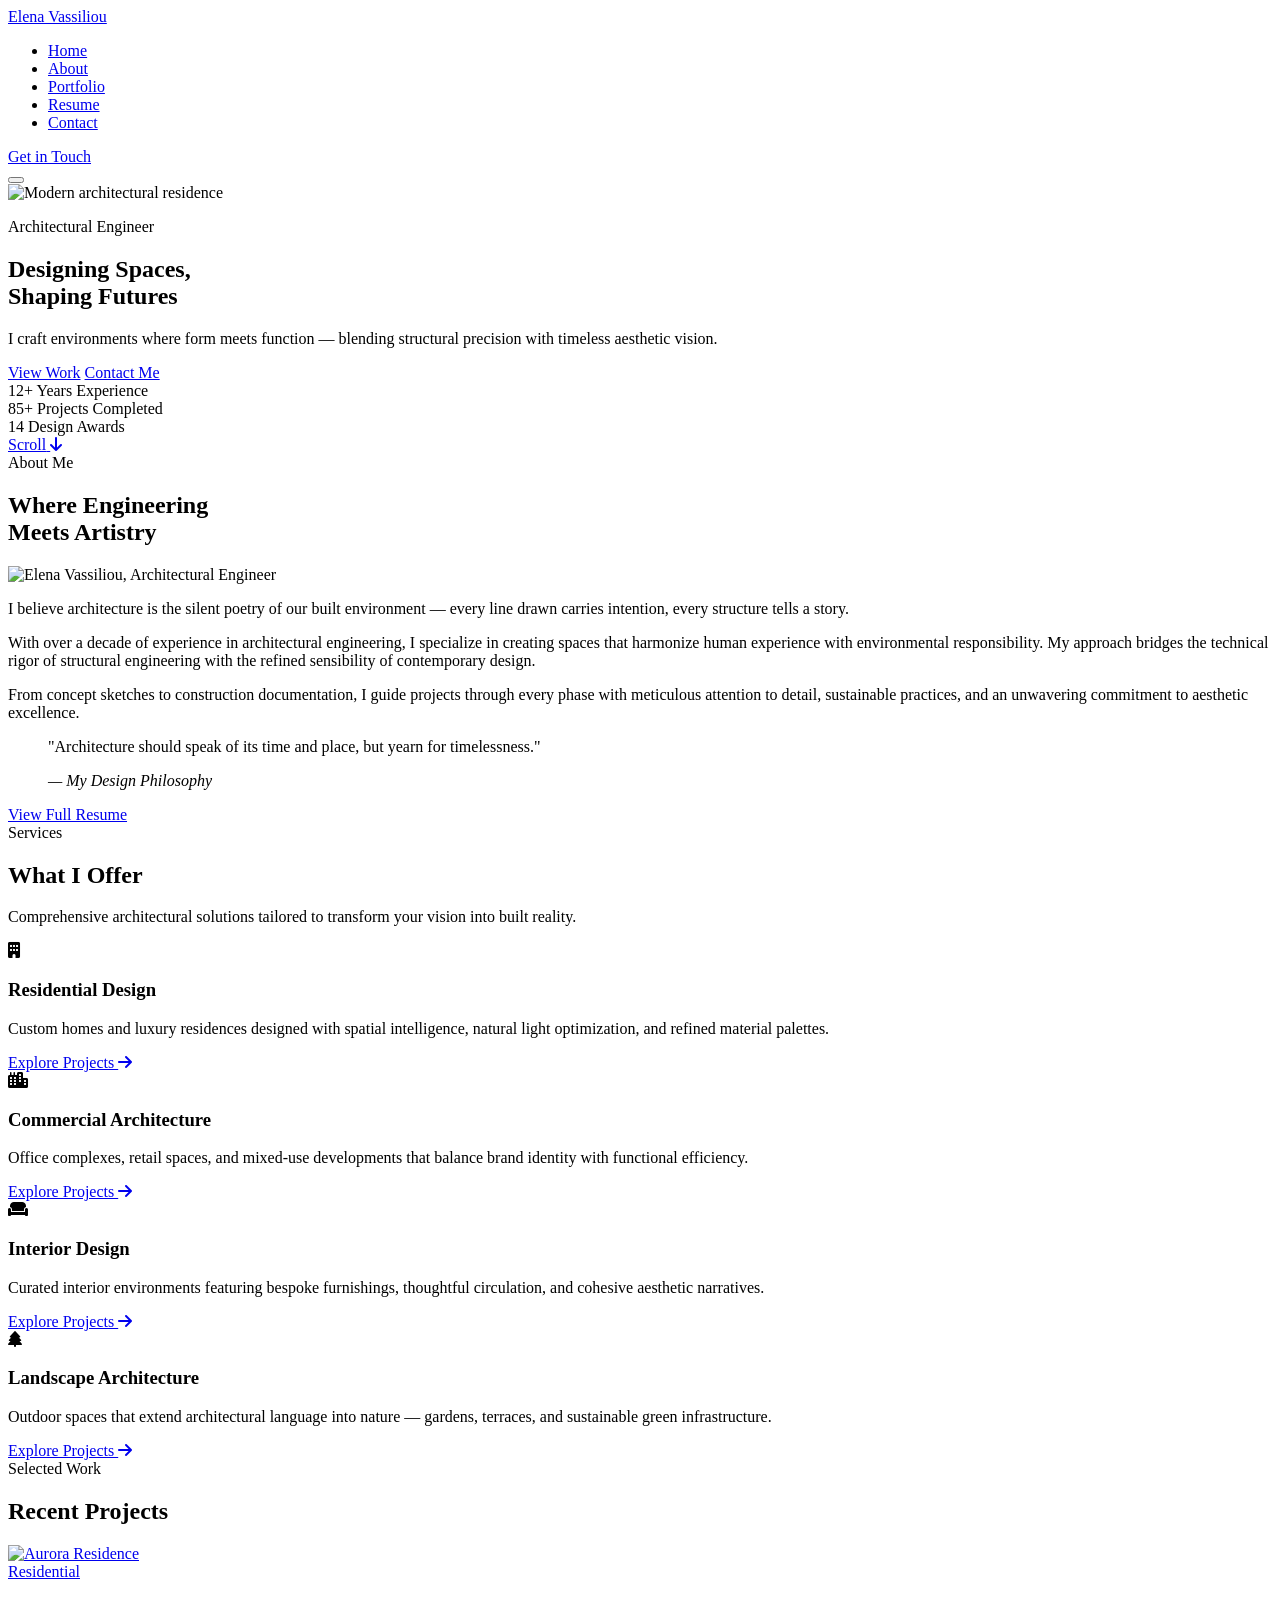
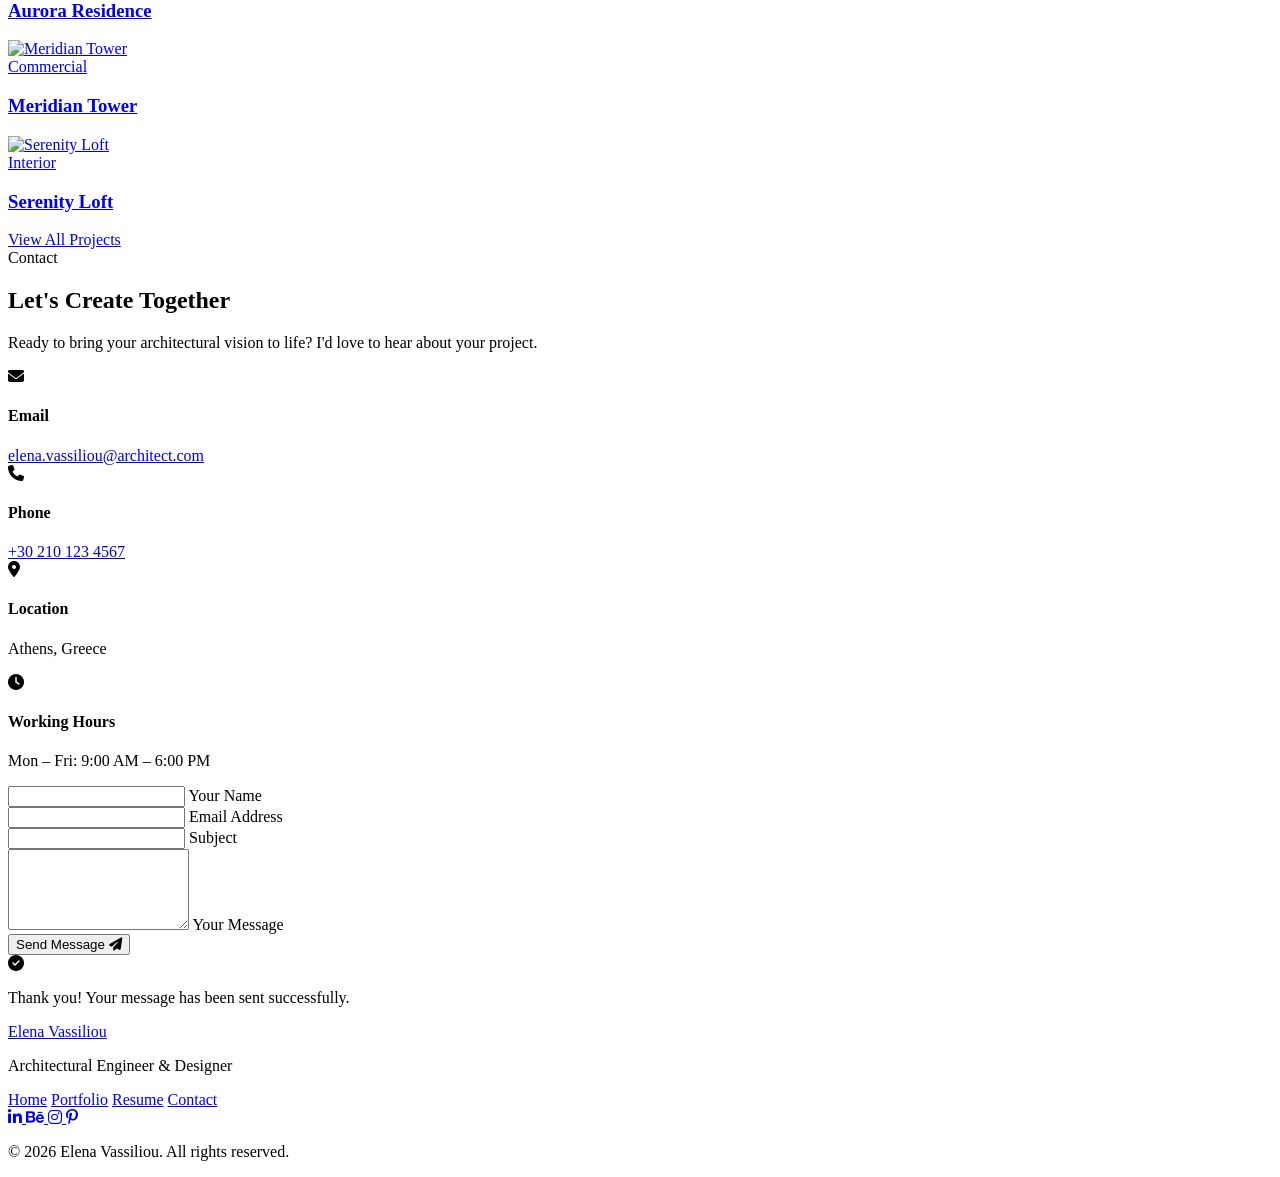
==== index.html @ b707b63e "Add files via upload Initial portfolio upload" ====
<!DOCTYPE html>
<html lang="en">
<head>
  <meta charset="UTF-8">
  <meta name="viewport" content="width=device-width, initial-scale=1.0">
  <meta name="description" content="Elena Vassiliou — Architectural Engineer specializing in residential, commercial, and landscape design.">
  <title>Elena Vassiliou | Architectural Engineer</title>
  <link rel="preconnect" href="https://fonts.googleapis.com">
  <link rel="preconnect" href="https://fonts.gstatic.com" crossorigin>
  <link href="https://fonts.googleapis.com/css2?family=Cormorant+Garamond:ital,wght@0,400;0,500;0,600;0,700;1,400&family=Inter:wght@300;400;500;600&display=swap" rel="stylesheet">
  <link rel="stylesheet" href="https://cdnjs.cloudflare.com/ajax/libs/font-awesome/6.5.1/css/all.min.css">
  <link rel="stylesheet" href="css/style.css">
</head>
<body>

  <!-- Header -->
  <header class="header" id="header">
    <div class="container header__inner">
      <a href="index.html" class="logo">Elena Vassiliou</a>
      <nav class="nav" id="nav">
        <ul class="nav__list">
          <li><a href="index.html" class="nav__link active">Home</a></li>
          <li><a href="index.html#about" class="nav__link">About</a></li>
          <li><a href="portfolio.html" class="nav__link">Portfolio</a></li>
          <li><a href="resume.html" class="nav__link">Resume</a></li>
          <li><a href="index.html#contact" class="nav__link">Contact</a></li>
        </ul>
        <a href="index.html#contact" class="btn btn--primary nav__cta">Get in Touch</a>
      </nav>
      <button class="hamburger" id="hamburger" aria-label="Toggle navigation menu" aria-expanded="false">
        <span></span>
        <span></span>
        <span></span>
      </button>
    </div>
  </header>

  <main>
    <!-- Hero -->
    <section class="hero" id="home">
      <div class="hero__bg">
        <img src="https://images.unsplash.com/photo-1600585154340-be6161a56a0c?w=1920&q=80" alt="Modern architectural residence" loading="eager">
      </div>
      <div class="hero__overlay"></div>
      <div class="container hero__content">
        <div class="hero__text reveal">
          <p class="hero__eyebrow">Architectural Engineer</p>
          <h1 class="hero__title">Designing Spaces,<br>Shaping Futures</h1>
          <p class="hero__subtitle">I craft environments where form meets function — blending structural precision with timeless aesthetic vision.</p>
          <div class="hero__actions">
            <a href="portfolio.html" class="btn btn--primary">View Work</a>
            <a href="#contact" class="btn btn--outline">Contact Me</a>
          </div>
        </div>
        <div class="hero__stats reveal reveal--delay">
          <div class="hero__stat">
            <span class="hero__stat-number">12+</span>
            <span class="hero__stat-label">Years Experience</span>
          </div>
          <div class="hero__stat">
            <span class="hero__stat-number">85+</span>
            <span class="hero__stat-label">Projects Completed</span>
          </div>
          <div class="hero__stat">
            <span class="hero__stat-number">14</span>
            <span class="hero__stat-label">Design Awards</span>
          </div>
        </div>
      </div>
      <a href="#about" class="hero__scroll" aria-label="Scroll to about section">
        <span>Scroll</span>
        <i class="fa-solid fa-arrow-down"></i>
      </a>
    </section>

    <!-- About -->
    <section class="section about" id="about">
      <div class="container">
        <div class="section__header reveal">
          <span class="section__eyebrow">About Me</span>
          <h2 class="section__title">Where Engineering<br>Meets Artistry</h2>
        </div>
        <div class="about__grid">
          <div class="about__image reveal">
            <div class="about__image-frame">
              <img src="https://images.unsplash.com/photo-1573496359142-b8d87734a5a2?w=800&q=80" alt="Elena Vassiliou, Architectural Engineer" loading="lazy">
            </div>
            <div class="about__image-accent"></div>
          </div>
          <div class="about__content reveal reveal--delay">
            <p class="about__lead">I believe architecture is the silent poetry of our built environment — every line drawn carries intention, every structure tells a story.</p>
            <p>With over a decade of experience in architectural engineering, I specialize in creating spaces that harmonize human experience with environmental responsibility. My approach bridges the technical rigor of structural engineering with the refined sensibility of contemporary design.</p>
            <p>From concept sketches to construction documentation, I guide projects through every phase with meticulous attention to detail, sustainable practices, and an unwavering commitment to aesthetic excellence.</p>
            <blockquote class="about__quote">
              <p>"Architecture should speak of its time and place, but yearn for timelessness."</p>
              <cite>— My Design Philosophy</cite>
            </blockquote>
            <a href="resume.html" class="btn btn--secondary">View Full Resume</a>
          </div>
        </div>
      </div>
    </section>

    <!-- Services -->
    <section class="section services" id="services">
      <div class="container">
        <div class="section__header section__header--center reveal">
          <span class="section__eyebrow">Services</span>
          <h2 class="section__title">What I Offer</h2>
          <p class="section__desc">Comprehensive architectural solutions tailored to transform your vision into built reality.</p>
        </div>
        <div class="services__grid">
          <article class="service-card reveal">
            <div class="service-card__icon">
              <i class="fa-solid fa-building"></i>
            </div>
            <h3 class="service-card__title">Residential Design</h3>
            <p class="service-card__text">Custom homes and luxury residences designed with spatial intelligence, natural light optimization, and refined material palettes.</p>
            <a href="portfolio.html" class="service-card__link">Explore Projects <i class="fa-solid fa-arrow-right"></i></a>
          </article>
          <article class="service-card reveal reveal--delay">
            <div class="service-card__icon">
              <i class="fa-solid fa-city"></i>
            </div>
            <h3 class="service-card__title">Commercial Architecture</h3>
            <p class="service-card__text">Office complexes, retail spaces, and mixed-use developments that balance brand identity with functional efficiency.</p>
            <a href="portfolio.html" class="service-card__link">Explore Projects <i class="fa-solid fa-arrow-right"></i></a>
          </article>
          <article class="service-card reveal reveal--delay-2">
            <div class="service-card__icon">
              <i class="fa-solid fa-couch"></i>
            </div>
            <h3 class="service-card__title">Interior Design</h3>
            <p class="service-card__text">Curated interior environments featuring bespoke furnishings, thoughtful circulation, and cohesive aesthetic narratives.</p>
            <a href="portfolio.html" class="service-card__link">Explore Projects <i class="fa-solid fa-arrow-right"></i></a>
          </article>
          <article class="service-card reveal reveal--delay-3">
            <div class="service-card__icon">
              <i class="fa-solid fa-tree"></i>
            </div>
            <h3 class="service-card__title">Landscape Architecture</h3>
            <p class="service-card__text">Outdoor spaces that extend architectural language into nature — gardens, terraces, and sustainable green infrastructure.</p>
            <a href="portfolio.html" class="service-card__link">Explore Projects <i class="fa-solid fa-arrow-right"></i></a>
          </article>
        </div>
      </div>
    </section>

    <!-- Featured Work Preview -->
    <section class="section featured">
      <div class="container">
        <div class="section__header reveal">
          <span class="section__eyebrow">Selected Work</span>
          <h2 class="section__title">Recent Projects</h2>
        </div>
        <div class="featured__grid">
          <a href="portfolio.html" class="featured__item featured__item--large reveal">
            <img src="https://images.unsplash.com/photo-1600607687939-ce8a6c25118c?w=900&q=80" alt="Aurora Residence" loading="lazy">
            <div class="featured__overlay">
              <span class="featured__category">Residential</span>
              <h3 class="featured__title">Aurora Residence</h3>
            </div>
          </a>
          <a href="portfolio.html" class="featured__item reveal reveal--delay">
            <img src="https://images.unsplash.com/photo-1497366216548-37526070297c?w=600&q=80" alt="Meridian Tower" loading="lazy">
            <div class="featured__overlay">
              <span class="featured__category">Commercial</span>
              <h3 class="featured__title">Meridian Tower</h3>
            </div>
          </a>
          <a href="portfolio.html" class="featured__item reveal reveal--delay-2">
            <img src="https://images.unsplash.com/photo-1600210492486-724fe5c67fb0?w=600&q=80" alt="Serenity Loft" loading="lazy">
            <div class="featured__overlay">
              <span class="featured__category">Interior</span>
              <h3 class="featured__title">Serenity Loft</h3>
            </div>
          </a>
        </div>
        <div class="featured__cta reveal">
          <a href="portfolio.html" class="btn btn--secondary">View All Projects</a>
        </div>
      </div>
    </section>

    <!-- Contact -->
    <section class="section contact" id="contact">
      <div class="container">
        <div class="section__header section__header--center reveal">
          <span class="section__eyebrow">Contact</span>
          <h2 class="section__title">Let's Create Together</h2>
          <p class="section__desc">Ready to bring your architectural vision to life? I'd love to hear about your project.</p>
        </div>
        <div class="contact__grid">
          <div class="contact__info reveal">
            <div class="contact__info-item">
              <div class="contact__info-icon">
                <i class="fa-solid fa-envelope"></i>
              </div>
              <div>
                <h4>Email</h4>
                <a href="mailto:elena.vassiliou@architect.com">elena.vassiliou@architect.com</a>
              </div>
            </div>
            <div class="contact__info-item">
              <div class="contact__info-icon">
                <i class="fa-solid fa-phone"></i>
              </div>
              <div>
                <h4>Phone</h4>
                <a href="tel:+302101234567">+30 210 123 4567</a>
              </div>
            </div>
            <div class="contact__info-item">
              <div class="contact__info-icon">
                <i class="fa-solid fa-location-dot"></i>
              </div>
              <div>
                <h4>Location</h4>
                <p>Athens, Greece</p>
              </div>
            </div>
            <div class="contact__info-item">
              <div class="contact__info-icon">
                <i class="fa-solid fa-clock"></i>
              </div>
              <div>
                <h4>Working Hours</h4>
                <p>Mon – Fri: 9:00 AM – 6:00 PM</p>
              </div>
            </div>
          </div>
          <form class="contact__form reveal reveal--delay" id="contactForm" novalidate>
            <div class="form-group">
              <input type="text" id="name" name="name" required autocomplete="name">
              <label for="name">Your Name</label>
              <span class="form-error" id="nameError"></span>
            </div>
            <div class="form-group">
              <input type="email" id="email" name="email" required autocomplete="email">
              <label for="email">Email Address</label>
              <span class="form-error" id="emailError"></span>
            </div>
            <div class="form-group">
              <input type="text" id="subject" name="subject" required>
              <label for="subject">Subject</label>
              <span class="form-error" id="subjectError"></span>
            </div>
            <div class="form-group form-group--textarea">
              <textarea id="message" name="message" rows="5" required></textarea>
              <label for="message">Your Message</label>
              <span class="form-error" id="messageError"></span>
            </div>
            <button type="submit" class="btn btn--primary btn--full">
              <span>Send Message</span>
              <i class="fa-solid fa-paper-plane"></i>
            </button>
            <div class="form-success" id="formSuccess">
              <i class="fa-solid fa-circle-check"></i>
              <p>Thank you! Your message has been sent successfully.</p>
            </div>
          </form>
        </div>
      </div>
    </section>
  </main>

  <!-- Footer -->
  <footer class="footer">
    <div class="container footer__inner">
      <div class="footer__brand">
        <a href="index.html" class="logo logo--footer">Elena Vassiliou</a>
        <p class="footer__tagline">Architectural Engineer &amp; Designer</p>
      </div>
      <nav class="footer__nav">
        <a href="index.html">Home</a>
        <a href="portfolio.html">Portfolio</a>
        <a href="resume.html">Resume</a>
        <a href="index.html#contact">Contact</a>
      </nav>
      <div class="footer__social">
        <a href="https://linkedin.com" target="_blank" rel="noopener noreferrer" aria-label="LinkedIn">
          <i class="fa-brands fa-linkedin-in"></i>
        </a>
        <a href="https://behance.net" target="_blank" rel="noopener noreferrer" aria-label="Behance">
          <i class="fa-brands fa-behance"></i>
        </a>
        <a href="https://instagram.com" target="_blank" rel="noopener noreferrer" aria-label="Instagram">
          <i class="fa-brands fa-instagram"></i>
        </a>
        <a href="https://pinterest.com" target="_blank" rel="noopener noreferrer" aria-label="Pinterest">
          <i class="fa-brands fa-pinterest-p"></i>
        </a>
      </div>
    </div>
    <div class="footer__bottom">
      <div class="container">
        <p>&copy; 2026 Elena Vassiliou. All rights reserved.</p>
      </div>
    </div>
  </footer>

  <script src="js/main.js"></script>
</body>
</html>
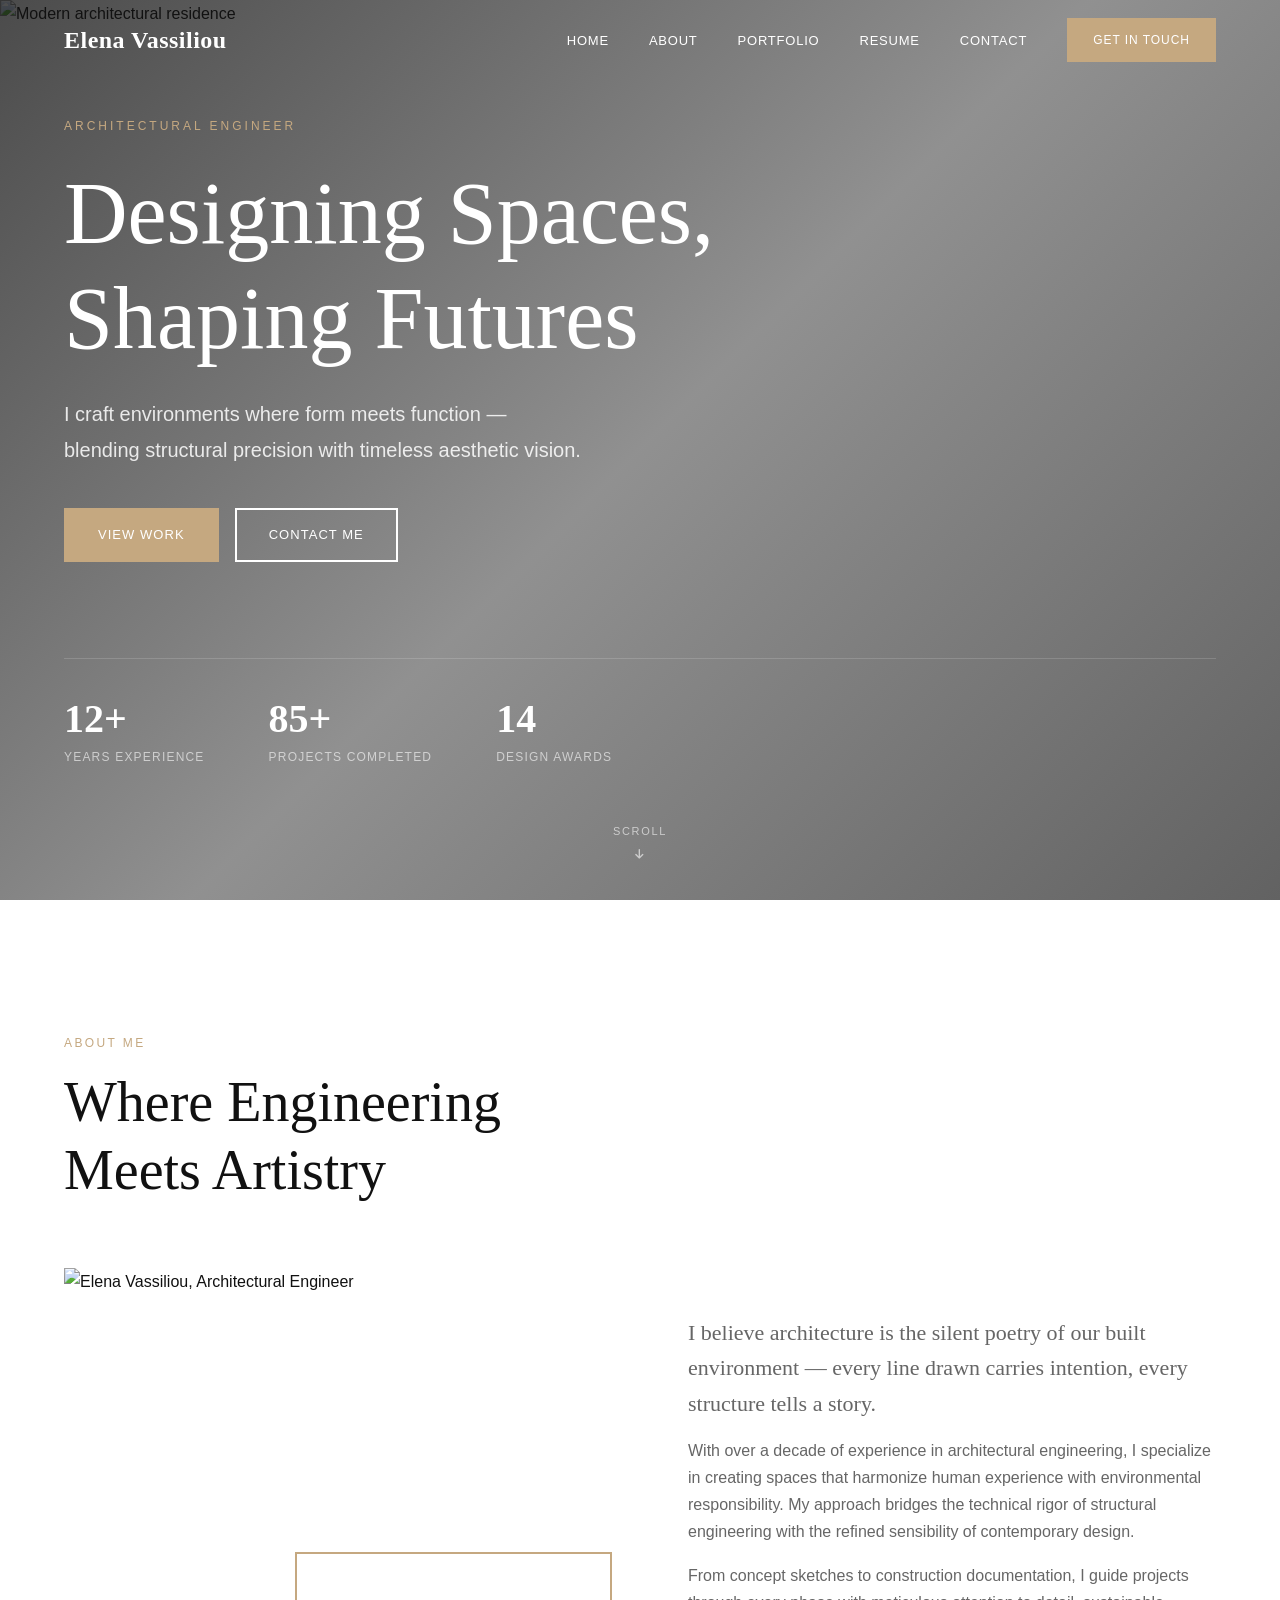
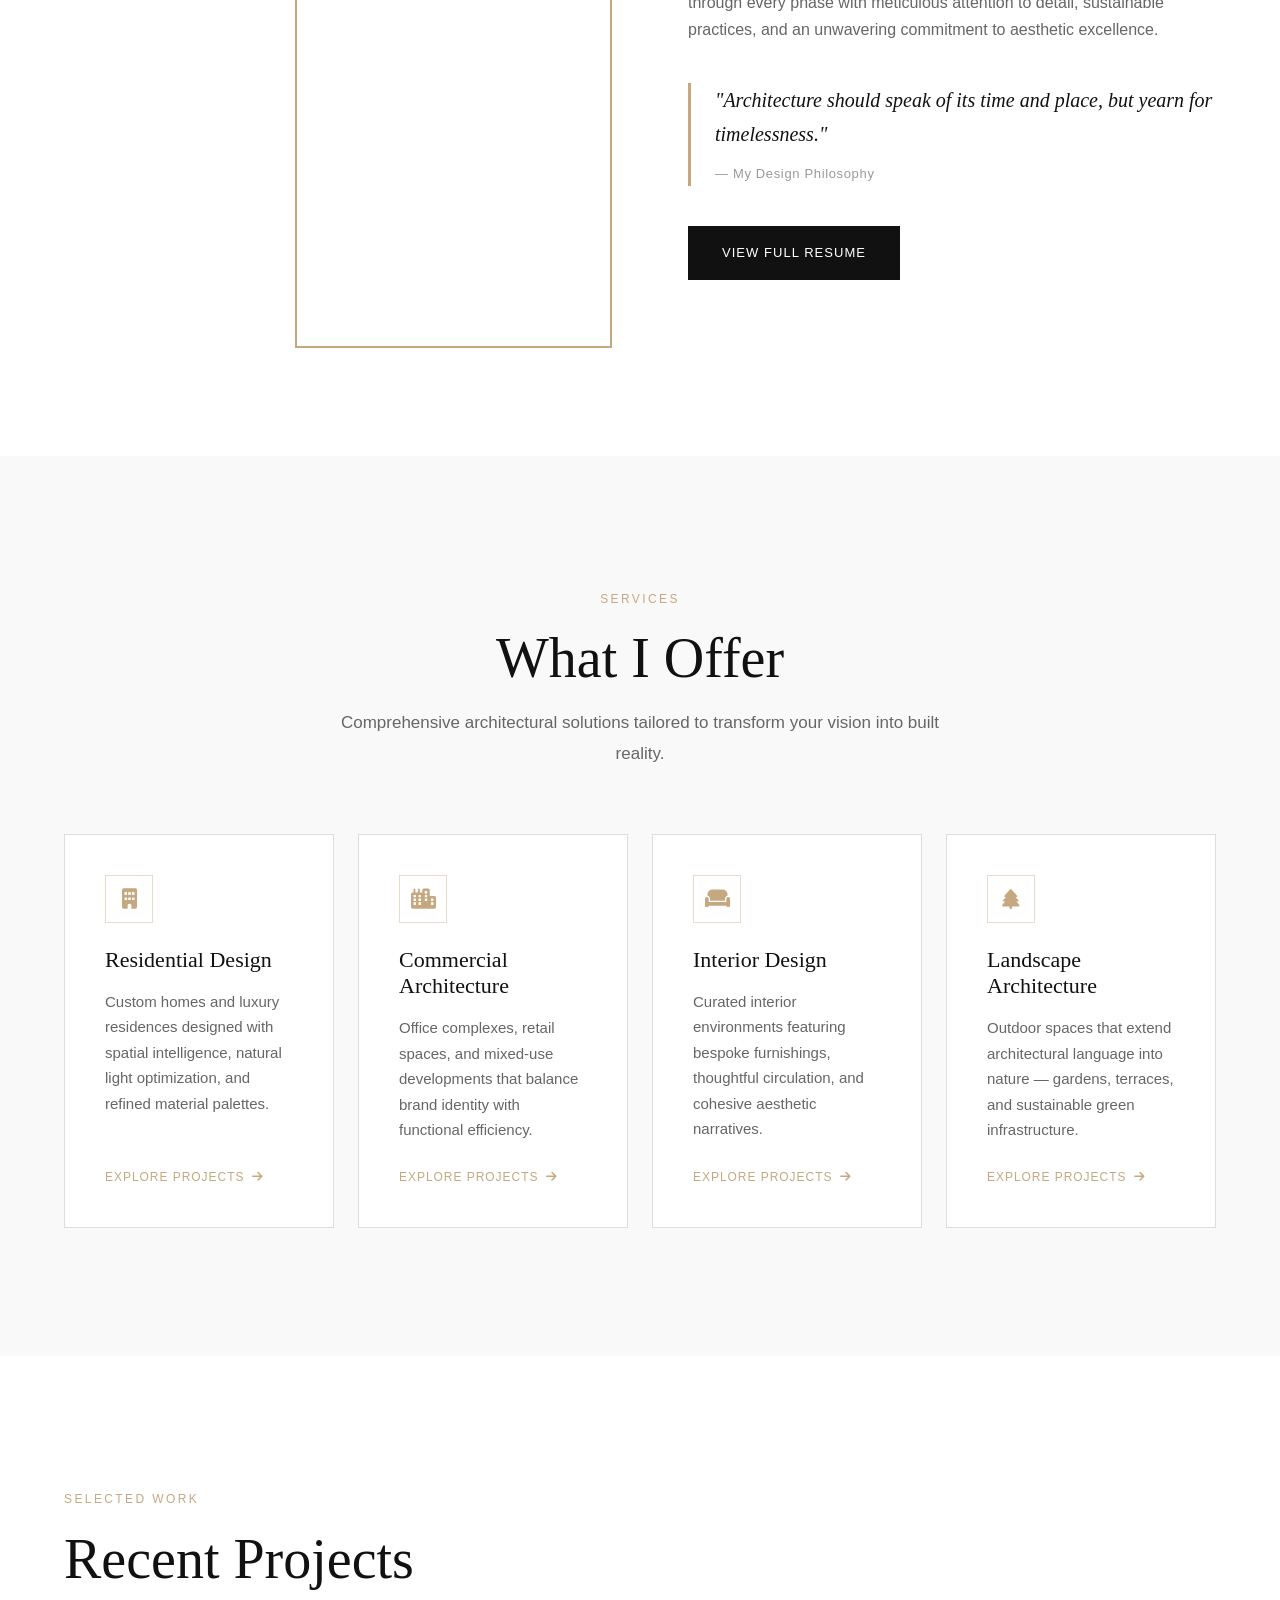
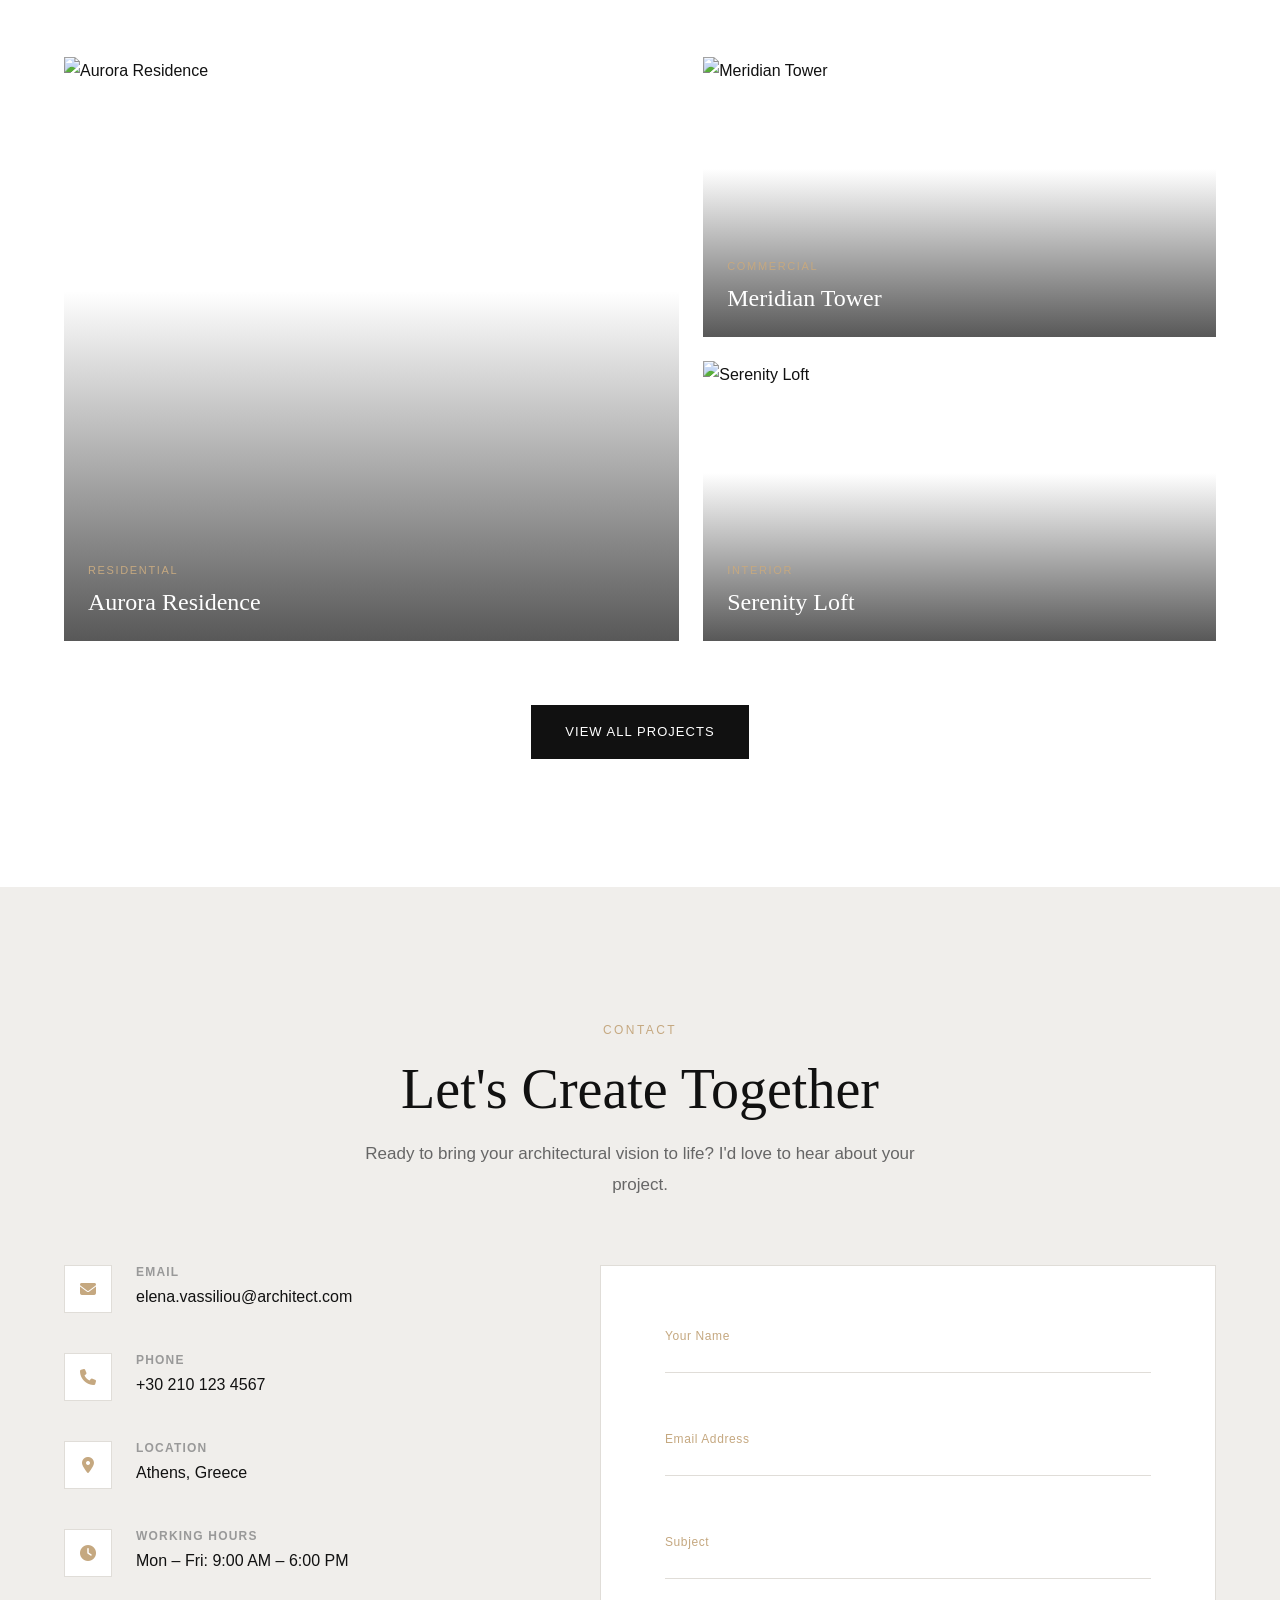
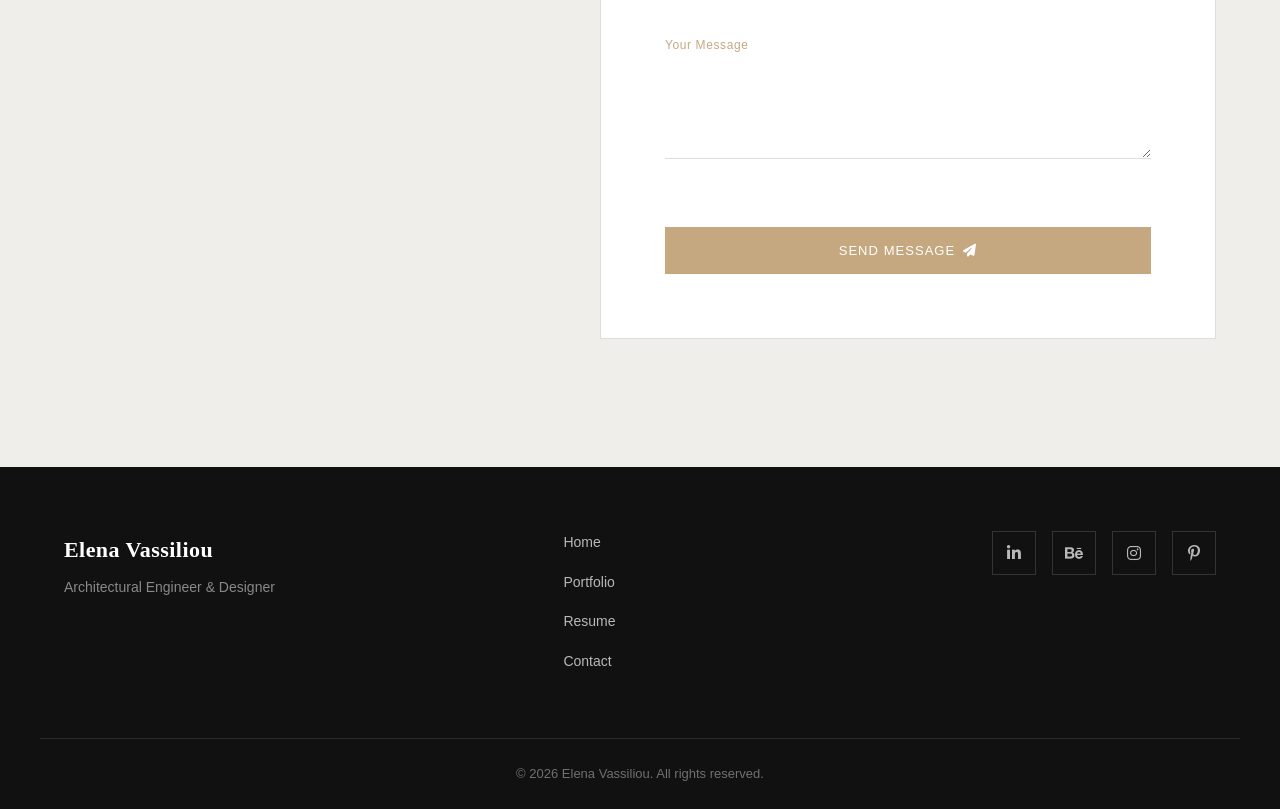
==== commit 430a4da0: "Add files via upload" ====
--- a/index.html
+++ b/index.html
@@ -9,7 +9,7 @@
   <link rel="preconnect" href="https://fonts.gstatic.com" crossorigin>
   <link href="https://fonts.googleapis.com/css2?family=Cormorant+Garamond:ital,wght@0,400;0,500;0,600;0,700;1,400&family=Inter:wght@300;400;500;600&display=swap" rel="stylesheet">
   <link rel="stylesheet" href="https://cdnjs.cloudflare.com/ajax/libs/font-awesome/6.5.1/css/all.min.css">
-  <link rel="stylesheet" href="css/style.css">
+  <link rel="stylesheet" href="style.css">
 </head>
 <body>
 
@@ -299,6 +299,6 @@
     </div>
   </footer>
 
-  <script src="js/main.js"></script>
+  <script src="main.js"></script>
 </body>
 </html>
--- a/style.css
+++ b/style.css
@@ -0,0 +1,1164 @@
+/* ============================================
+   DESIGN SYSTEM & GLOBAL STYLES
+   Elena Vassiliou — Architectural Portfolio
+   ============================================ */
+
+:root {
+  /* Colors */
+  --color-bg: #f9f9f9;
+  --color-bg-alt: #f0eeeb;
+  --color-bg-dark: #111111;
+  --color-text: #111111;
+  --color-text-muted: #666666;
+  --color-text-light: #999999;
+  --color-white: #ffffff;
+  --color-accent: #c5a880;
+  --color-accent-dark: #a88b5e;
+  --color-accent-light: #e8dcc8;
+  --color-border: #e0ddd8;
+  --color-overlay: rgba(17, 17, 17, 0.55);
+
+  /* Typography */
+  --font-serif: 'Cormorant Garamond', Georgia, serif;
+  --font-sans: 'Inter', -apple-system, BlinkMacSystemFont, sans-serif;
+
+  /* Spacing */
+  --space-xs: 0.5rem;
+  --space-sm: 1rem;
+  --space-md: 1.5rem;
+  --space-lg: 2.5rem;
+  --space-xl: 4rem;
+  --space-2xl: 6rem;
+  --space-3xl: 8rem;
+
+  /* Layout */
+  --container-max: 1200px;
+  --container-narrow: 900px;
+  --header-height: 80px;
+
+  /* Effects */
+  --transition: all 0.3s ease;
+  --shadow-sm: 0 2px 8px rgba(0, 0, 0, 0.06);
+  --shadow-md: 0 8px 30px rgba(0, 0, 0, 0.1);
+  --shadow-lg: 0 20px 60px rgba(0, 0, 0, 0.15);
+  --radius-sm: 4px;
+  --radius-md: 8px;
+  --radius-lg: 16px;
+}
+
+/* Reset */
+*,
+*::before,
+*::after {
+  margin: 0;
+  padding: 0;
+  box-sizing: border-box;
+}
+
+html {
+  scroll-behavior: smooth;
+  font-size: 16px;
+}
+
+body {
+  font-family: var(--font-sans);
+  font-weight: 400;
+  line-height: 1.7;
+  color: var(--color-text);
+  background-color: var(--color-bg);
+  -webkit-font-smoothing: antialiased;
+  -moz-osx-font-smoothing: grayscale;
+  overflow-x: hidden;
+}
+
+img {
+  max-width: 100%;
+  height: auto;
+  display: block;
+  object-fit: cover;
+}
+
+a {
+  color: inherit;
+  text-decoration: none;
+  transition: var(--transition);
+}
+
+ul {
+  list-style: none;
+}
+
+button {
+  font-family: inherit;
+  cursor: pointer;
+  border: none;
+  background: none;
+}
+
+input,
+textarea {
+  font-family: inherit;
+  font-size: inherit;
+}
+
+/* Container */
+.container {
+  width: 100%;
+  max-width: var(--container-max);
+  margin: 0 auto;
+  padding: 0 var(--space-md);
+}
+
+/* Typography */
+h1, h2, h3, h4, h5, h6 {
+  font-family: var(--font-serif);
+  font-weight: 500;
+  line-height: 1.2;
+  color: var(--color-text);
+}
+
+/* Buttons */
+.btn {
+  display: inline-flex;
+  align-items: center;
+  justify-content: center;
+  gap: var(--space-xs);
+  padding: 0.875rem 2rem;
+  font-family: var(--font-sans);
+  font-size: 0.8125rem;
+  font-weight: 500;
+  letter-spacing: 0.08em;
+  text-transform: uppercase;
+  border: 2px solid transparent;
+  transition: var(--transition);
+  cursor: pointer;
+}
+
+.btn--primary {
+  background-color: var(--color-accent);
+  color: var(--color-white);
+  border-color: var(--color-accent);
+}
+
+.btn--primary:hover {
+  background-color: var(--color-accent-dark);
+  border-color: var(--color-accent-dark);
+  transform: translateY(-2px);
+  box-shadow: var(--shadow-md);
+}
+
+.btn--secondary {
+  background-color: var(--color-text);
+  color: var(--color-white);
+  border-color: var(--color-text);
+}
+
+.btn--secondary:hover {
+  background-color: transparent;
+  color: var(--color-text);
+  transform: translateY(-2px);
+}
+
+.btn--outline {
+  background-color: transparent;
+  color: var(--color-white);
+  border-color: var(--color-white);
+}
+
+.btn--outline:hover {
+  background-color: var(--color-white);
+  color: var(--color-text);
+  transform: translateY(-2px);
+}
+
+.btn--full {
+  width: 100%;
+}
+
+/* Section */
+.section {
+  padding: var(--space-3xl) 0;
+}
+
+.section__header {
+  margin-bottom: var(--space-xl);
+}
+
+.section__header--center {
+  text-align: center;
+  max-width: 600px;
+  margin-left: auto;
+  margin-right: auto;
+}
+
+.section__eyebrow {
+  display: inline-block;
+  font-family: var(--font-sans);
+  font-size: 0.75rem;
+  font-weight: 500;
+  letter-spacing: 0.2em;
+  text-transform: uppercase;
+  color: var(--color-accent);
+  margin-bottom: var(--space-sm);
+}
+
+.section__title {
+  font-size: clamp(2.25rem, 5vw, 3.5rem);
+  margin-bottom: var(--space-sm);
+}
+
+.section__desc {
+  font-size: 1.0625rem;
+  color: var(--color-text-muted);
+  line-height: 1.8;
+}
+
+/* Page Hero (inner pages) */
+.page-hero {
+  padding: calc(var(--header-height) + var(--space-2xl)) 0 var(--space-xl);
+  background-color: var(--color-bg-alt);
+  text-align: center;
+}
+
+.page-hero__title {
+  font-size: clamp(2.5rem, 6vw, 4rem);
+  margin-bottom: var(--space-sm);
+}
+
+.page-hero__desc {
+  font-size: 1.125rem;
+  color: var(--color-text-muted);
+  max-width: 560px;
+  margin: 0 auto;
+}
+
+/* ============================================
+   HEADER / NAVIGATION
+   ============================================ */
+
+.header {
+  position: fixed;
+  top: 0;
+  left: 0;
+  right: 0;
+  z-index: 1000;
+  height: var(--header-height);
+  transition: var(--transition);
+}
+
+.header--scrolled {
+  background-color: rgba(249, 249, 249, 0.85);
+  backdrop-filter: blur(12px);
+  -webkit-backdrop-filter: blur(12px);
+  box-shadow: var(--shadow-sm);
+}
+
+.header--dark {
+  background-color: transparent;
+}
+
+.header--dark.header--scrolled {
+  background-color: rgba(17, 17, 17, 0.9);
+  backdrop-filter: blur(12px);
+  -webkit-backdrop-filter: blur(12px);
+}
+
+.header__inner {
+  display: flex;
+  align-items: center;
+  justify-content: space-between;
+  height: 100%;
+}
+
+.logo {
+  font-family: var(--font-serif);
+  font-size: 1.5rem;
+  font-weight: 600;
+  letter-spacing: 0.02em;
+  color: var(--color-text);
+  transition: var(--transition);
+}
+
+.header--dark .logo,
+.header--dark .nav__link {
+  color: var(--color-white);
+}
+
+.header--dark.header--scrolled .logo,
+.header--dark.header--scrolled .nav__link {
+  color: var(--color-text);
+}
+
+.logo:hover {
+  color: var(--color-accent);
+}
+
+.logo--footer {
+  font-size: 1.375rem;
+  color: var(--color-white);
+}
+
+.nav {
+  display: flex;
+  align-items: center;
+  gap: var(--space-lg);
+}
+
+.nav__list {
+  display: flex;
+  align-items: center;
+  gap: var(--space-lg);
+}
+
+.nav__link {
+  font-size: 0.8125rem;
+  font-weight: 500;
+  letter-spacing: 0.06em;
+  text-transform: uppercase;
+  color: var(--color-text);
+  position: relative;
+  padding: 0.25rem 0;
+}
+
+.nav__link::after {
+  content: '';
+  position: absolute;
+  bottom: 0;
+  left: 0;
+  width: 0;
+  height: 1px;
+  background-color: var(--color-accent);
+  transition: var(--transition);
+}
+
+.nav__link:hover::after,
+.nav__link.active::after {
+  width: 100%;
+}
+
+.nav__link:hover,
+.nav__link.active {
+  color: var(--color-accent);
+}
+
+.header--dark .nav__link:hover,
+.header--dark .nav__link.active {
+  color: var(--color-accent);
+}
+
+.nav__cta {
+  padding: 0.625rem 1.5rem;
+  font-size: 0.75rem;
+}
+
+/* Hamburger */
+.hamburger {
+  display: none;
+  flex-direction: column;
+  justify-content: center;
+  gap: 6px;
+  width: 32px;
+  height: 32px;
+  z-index: 1001;
+}
+
+.hamburger span {
+  display: block;
+  width: 100%;
+  height: 2px;
+  background-color: var(--color-text);
+  transition: var(--transition);
+  transform-origin: center;
+}
+
+.header--dark .hamburger span {
+  background-color: var(--color-white);
+}
+
+.header--dark.header--scrolled .hamburger span {
+  background-color: var(--color-text);
+}
+
+.hamburger.active span:nth-child(1) {
+  transform: translateY(8px) rotate(45deg);
+}
+
+.hamburger.active span:nth-child(2) {
+  opacity: 0;
+}
+
+.hamburger.active span:nth-child(3) {
+  transform: translateY(-8px) rotate(-45deg);
+}
+
+/* ============================================
+   HERO SECTION
+   ============================================ */
+
+.hero {
+  position: relative;
+  min-height: 100vh;
+  display: flex;
+  align-items: center;
+  overflow: hidden;
+}
+
+.hero__bg {
+  position: absolute;
+  inset: 0;
+  z-index: 0;
+}
+
+.hero__bg img {
+  width: 100%;
+  height: 100%;
+  object-fit: cover;
+}
+
+.hero__overlay {
+  position: absolute;
+  inset: 0;
+  z-index: 1;
+  background: linear-gradient(
+    135deg,
+    rgba(17, 17, 17, 0.75) 0%,
+    rgba(17, 17, 17, 0.45) 50%,
+    rgba(17, 17, 17, 0.65) 100%
+  );
+}
+
+.hero__content {
+  position: relative;
+  z-index: 2;
+  display: flex;
+  flex-direction: column;
+  justify-content: center;
+  min-height: 100vh;
+  padding-top: var(--header-height);
+  padding-bottom: var(--space-2xl);
+}
+
+.hero__eyebrow {
+  font-size: 0.75rem;
+  font-weight: 500;
+  letter-spacing: 0.25em;
+  text-transform: uppercase;
+  color: var(--color-accent);
+  margin-bottom: var(--space-md);
+}
+
+.hero__title {
+  font-size: clamp(2.75rem, 7vw, 5.5rem);
+  font-weight: 500;
+  color: var(--color-white);
+  margin-bottom: var(--space-md);
+  max-width: 800px;
+}
+
+.hero__subtitle {
+  font-size: clamp(1rem, 2vw, 1.25rem);
+  color: rgba(255, 255, 255, 0.85);
+  max-width: 520px;
+  margin-bottom: var(--space-lg);
+  line-height: 1.8;
+}
+
+.hero__actions {
+  display: flex;
+  flex-wrap: wrap;
+  gap: var(--space-sm);
+  margin-bottom: var(--space-2xl);
+}
+
+.hero__stats {
+  display: flex;
+  flex-wrap: wrap;
+  gap: var(--space-xl);
+  padding-top: var(--space-lg);
+  border-top: 1px solid rgba(255, 255, 255, 0.15);
+}
+
+.hero__stat {
+  display: flex;
+  flex-direction: column;
+}
+
+.hero__stat-number {
+  font-family: var(--font-serif);
+  font-size: 2.5rem;
+  font-weight: 600;
+  color: var(--color-white);
+  line-height: 1;
+}
+
+.hero__stat-label {
+  font-size: 0.75rem;
+  letter-spacing: 0.1em;
+  text-transform: uppercase;
+  color: rgba(255, 255, 255, 0.6);
+  margin-top: var(--space-xs);
+}
+
+.hero__scroll {
+  position: absolute;
+  bottom: var(--space-lg);
+  left: 50%;
+  transform: translateX(-50%);
+  z-index: 2;
+  display: flex;
+  flex-direction: column;
+  align-items: center;
+  gap: var(--space-xs);
+  color: rgba(255, 255, 255, 0.6);
+  font-size: 0.6875rem;
+  letter-spacing: 0.15em;
+  text-transform: uppercase;
+  transition: var(--transition);
+  animation: bounce 2s infinite;
+}
+
+.hero__scroll:hover {
+  color: var(--color-accent);
+}
+
+@keyframes bounce {
+  0%, 20%, 50%, 80%, 100% { transform: translateX(-50%) translateY(0); }
+  40% { transform: translateX(-50%) translateY(-8px); }
+  60% { transform: translateX(-50%) translateY(-4px); }
+}
+
+/* ============================================
+   ABOUT SECTION
+   ============================================ */
+
+.about {
+  background-color: var(--color-white);
+}
+
+.about__grid {
+  display: grid;
+  grid-template-columns: 1fr 1fr;
+  gap: var(--space-2xl);
+  align-items: center;
+}
+
+.about__image {
+  position: relative;
+}
+
+.about__image-frame {
+  position: relative;
+  z-index: 1;
+  overflow: hidden;
+  aspect-ratio: 4 / 5;
+}
+
+.about__image-frame img {
+  width: 100%;
+  height: 100%;
+  object-fit: cover;
+  transition: var(--transition);
+}
+
+.about__image:hover .about__image-frame img {
+  transform: scale(1.03);
+}
+
+.about__image-accent {
+  position: absolute;
+  bottom: -20px;
+  right: -20px;
+  width: 60%;
+  height: 60%;
+  border: 2px solid var(--color-accent);
+  z-index: 0;
+}
+
+.about__lead {
+  font-family: var(--font-serif);
+  font-size: 1.375rem;
+  font-weight: 500;
+  line-height: 1.6;
+  color: var(--color-text);
+  margin-bottom: var(--space-md);
+}
+
+.about__content p {
+  color: var(--color-text-muted);
+  margin-bottom: var(--space-sm);
+}
+
+.about__quote {
+  margin: var(--space-lg) 0;
+  padding-left: var(--space-md);
+  border-left: 3px solid var(--color-accent);
+}
+
+.about__quote p {
+  font-family: var(--font-serif);
+  font-size: 1.25rem;
+  font-style: italic;
+  color: var(--color-text);
+  margin-bottom: var(--space-xs);
+}
+
+.about__quote cite {
+  font-family: var(--font-sans);
+  font-size: 0.8125rem;
+  font-style: normal;
+  letter-spacing: 0.05em;
+  color: var(--color-text-light);
+}
+
+/* ============================================
+   SERVICES SECTION
+   ============================================ */
+
+.services {
+  background-color: var(--color-bg);
+}
+
+.services__grid {
+  display: grid;
+  grid-template-columns: repeat(4, 1fr);
+  gap: var(--space-md);
+}
+
+.service-card {
+  background-color: var(--color-white);
+  padding: var(--space-lg);
+  border: 1px solid var(--color-border);
+  transition: var(--transition);
+  display: flex;
+  flex-direction: column;
+}
+
+.service-card:hover {
+  transform: translateY(-6px);
+  box-shadow: var(--shadow-md);
+  border-color: transparent;
+}
+
+.service-card__icon {
+  width: 48px;
+  height: 48px;
+  display: flex;
+  align-items: center;
+  justify-content: center;
+  font-size: 1.25rem;
+  color: var(--color-accent);
+  margin-bottom: var(--space-md);
+  border: 1px solid var(--color-accent-light);
+  transition: var(--transition);
+}
+
+.service-card:hover .service-card__icon {
+  background-color: var(--color-accent);
+  color: var(--color-white);
+  border-color: var(--color-accent);
+}
+
+.service-card__title {
+  font-size: 1.375rem;
+  margin-bottom: var(--space-sm);
+}
+
+.service-card__text {
+  font-size: 0.9375rem;
+  color: var(--color-text-muted);
+  line-height: 1.7;
+  flex-grow: 1;
+  margin-bottom: var(--space-md);
+}
+
+.service-card__link {
+  font-size: 0.75rem;
+  font-weight: 500;
+  letter-spacing: 0.08em;
+  text-transform: uppercase;
+  color: var(--color-accent);
+  display: inline-flex;
+  align-items: center;
+  gap: var(--space-xs);
+}
+
+.service-card__link i {
+  transition: var(--transition);
+}
+
+.service-card__link:hover {
+  color: var(--color-accent-dark);
+}
+
+.service-card__link:hover i {
+  transform: translateX(4px);
+}
+
+/* ============================================
+   FEATURED WORK
+   ============================================ */
+
+.featured {
+  background-color: var(--color-white);
+}
+
+.featured__grid {
+  display: grid;
+  grid-template-columns: 1.2fr 1fr;
+  grid-template-rows: repeat(2, 280px);
+  gap: var(--space-md);
+}
+
+.featured__item {
+  position: relative;
+  overflow: hidden;
+  display: block;
+}
+
+.featured__item--large {
+  grid-row: span 2;
+}
+
+.featured__item img {
+  width: 100%;
+  height: 100%;
+  object-fit: cover;
+  transition: transform 0.6s ease;
+}
+
+.featured__item:hover img {
+  transform: scale(1.05);
+}
+
+.featured__overlay {
+  position: absolute;
+  inset: 0;
+  background: linear-gradient(to top, rgba(17, 17, 17, 0.7) 0%, transparent 60%);
+  display: flex;
+  flex-direction: column;
+  justify-content: flex-end;
+  padding: var(--space-md);
+  transition: var(--transition);
+}
+
+.featured__item:hover .featured__overlay {
+  background: linear-gradient(to top, rgba(17, 17, 17, 0.85) 0%, rgba(17, 17, 17, 0.2) 100%);
+}
+
+.featured__category {
+  font-size: 0.6875rem;
+  font-weight: 500;
+  letter-spacing: 0.15em;
+  text-transform: uppercase;
+  color: var(--color-accent);
+  margin-bottom: var(--space-xs);
+}
+
+.featured__title {
+  font-size: 1.5rem;
+  color: var(--color-white);
+}
+
+.featured__cta {
+  text-align: center;
+  margin-top: var(--space-xl);
+}
+
+/* ============================================
+   CONTACT SECTION
+   ============================================ */
+
+.contact {
+  background-color: var(--color-bg-alt);
+}
+
+.contact__grid {
+  display: grid;
+  grid-template-columns: 1fr 1.4fr;
+  gap: var(--space-2xl);
+  align-items: start;
+}
+
+.contact__info {
+  display: flex;
+  flex-direction: column;
+  gap: var(--space-lg);
+}
+
+.contact__info-item {
+  display: flex;
+  align-items: flex-start;
+  gap: var(--space-md);
+}
+
+.contact__info-icon {
+  width: 48px;
+  height: 48px;
+  flex-shrink: 0;
+  display: flex;
+  align-items: center;
+  justify-content: center;
+  background-color: var(--color-white);
+  border: 1px solid var(--color-border);
+  color: var(--color-accent);
+  font-size: 1rem;
+  transition: var(--transition);
+}
+
+.contact__info-item:hover .contact__info-icon {
+  background-color: var(--color-accent);
+  color: var(--color-white);
+  border-color: var(--color-accent);
+}
+
+.contact__info-item h4 {
+  font-family: var(--font-sans);
+  font-size: 0.75rem;
+  font-weight: 600;
+  letter-spacing: 0.1em;
+  text-transform: uppercase;
+  color: var(--color-text-light);
+  margin-bottom: 0.25rem;
+}
+
+.contact__info-item a,
+.contact__info-item p {
+  font-size: 1rem;
+  color: var(--color-text);
+}
+
+.contact__info-item a:hover {
+  color: var(--color-accent);
+}
+
+/* Contact Form */
+.contact__form {
+  background-color: var(--color-white);
+  padding: var(--space-xl);
+  border: 1px solid var(--color-border);
+}
+
+.form-group {
+  position: relative;
+  margin-bottom: var(--space-lg);
+}
+
+.form-group input,
+.form-group textarea {
+  width: 100%;
+  padding: 1rem 0 0.5rem;
+  font-size: 1rem;
+  color: var(--color-text);
+  background: transparent;
+  border: none;
+  border-bottom: 1px solid var(--color-border);
+  outline: none;
+  transition: var(--transition);
+  resize: vertical;
+}
+
+.form-group input:focus,
+.form-group textarea:focus {
+  border-bottom-color: var(--color-accent);
+}
+
+.form-group label {
+  position: absolute;
+  top: 1rem;
+  left: 0;
+  font-size: 0.9375rem;
+  color: var(--color-text-light);
+  pointer-events: none;
+  transition: var(--transition);
+}
+
+.form-group input:focus ~ label,
+.form-group input:not(:placeholder-shown) ~ label,
+.form-group textarea:focus ~ label,
+.form-group textarea:not(:placeholder-shown) ~ label {
+  top: -0.25rem;
+  font-size: 0.75rem;
+  color: var(--color-accent);
+  letter-spacing: 0.05em;
+}
+
+.form-group input::placeholder,
+.form-group textarea::placeholder {
+  color: transparent;
+}
+
+.form-group--textarea textarea {
+  min-height: 120px;
+}
+
+.form-error {
+  display: block;
+  font-size: 0.75rem;
+  color: #c0392b;
+  margin-top: 0.25rem;
+  min-height: 1rem;
+}
+
+.form-group input.error,
+.form-group textarea.error {
+  border-bottom-color: #c0392b;
+}
+
+.form-success {
+  display: none;
+  align-items: center;
+  gap: var(--space-sm);
+  margin-top: var(--space-md);
+  padding: var(--space-sm) var(--space-md);
+  background-color: #eaf7ee;
+  color: #1e7e34;
+  font-size: 0.9375rem;
+}
+
+.form-success.visible {
+  display: flex;
+}
+
+.form-success i {
+  font-size: 1.25rem;
+}
+
+/* ============================================
+   FOOTER
+   ============================================ */
+
+.footer {
+  background-color: var(--color-bg-dark);
+  color: rgba(255, 255, 255, 0.7);
+  padding-top: var(--space-xl);
+}
+
+.footer__inner {
+  display: grid;
+  grid-template-columns: 1.5fr 1fr 1fr;
+  gap: var(--space-lg);
+  padding-bottom: var(--space-xl);
+  border-bottom: 1px solid rgba(255, 255, 255, 0.1);
+}
+
+.footer__tagline {
+  font-size: 0.875rem;
+  margin-top: var(--space-xs);
+  color: rgba(255, 255, 255, 0.5);
+}
+
+.footer__nav {
+  display: flex;
+  flex-direction: column;
+  gap: var(--space-sm);
+}
+
+.footer__nav a {
+  font-size: 0.875rem;
+  color: rgba(255, 255, 255, 0.7);
+  transition: var(--transition);
+}
+
+.footer__nav a:hover {
+  color: var(--color-accent);
+  padding-left: 4px;
+}
+
+.footer__social {
+  display: flex;
+  gap: var(--space-sm);
+  justify-content: flex-end;
+}
+
+.footer__social a {
+  width: 44px;
+  height: 44px;
+  display: flex;
+  align-items: center;
+  justify-content: center;
+  border: 1px solid rgba(255, 255, 255, 0.15);
+  color: rgba(255, 255, 255, 0.7);
+  font-size: 1rem;
+  transition: var(--transition);
+}
+
+.footer__social a:hover {
+  background-color: var(--color-accent);
+  border-color: var(--color-accent);
+  color: var(--color-white);
+  transform: translateY(-3px);
+}
+
+.footer__bottom {
+  padding: var(--space-md) 0;
+  text-align: center;
+}
+
+.footer__bottom p {
+  font-size: 0.8125rem;
+  color: rgba(255, 255, 255, 0.4);
+}
+
+/* ============================================
+   SCROLL REVEAL ANIMATIONS
+   ============================================ */
+
+.reveal {
+  opacity: 0;
+  transform: translateY(30px);
+  transition: opacity 0.8s ease, transform 0.8s ease;
+}
+
+.reveal.visible {
+  opacity: 1;
+  transform: translateY(0);
+}
+
+.reveal--delay {
+  transition-delay: 0.15s;
+}
+
+.reveal--delay-2 {
+  transition-delay: 0.3s;
+}
+
+.reveal--delay-3 {
+  transition-delay: 0.45s;
+}
+
+/* ============================================
+   RESPONSIVE
+   ============================================ */
+
+@media (max-width: 1024px) {
+  .services__grid {
+    grid-template-columns: repeat(2, 1fr);
+  }
+
+  .featured__grid {
+    grid-template-columns: 1fr 1fr;
+    grid-template-rows: 300px 250px;
+  }
+
+  .featured__item--large {
+    grid-row: span 1;
+    grid-column: span 2;
+  }
+
+  .about__grid {
+    gap: var(--space-xl);
+  }
+
+  .contact__grid {
+    grid-template-columns: 1fr;
+    gap: var(--space-xl);
+  }
+}
+
+@media (max-width: 768px) {
+  :root {
+    --header-height: 70px;
+    --space-3xl: 5rem;
+  }
+
+  .hamburger {
+    display: flex;
+  }
+
+  .nav {
+    position: fixed;
+    top: 0;
+    right: -100%;
+    width: min(320px, 85vw);
+    height: 100vh;
+    background-color: var(--color-white);
+    flex-direction: column;
+    align-items: flex-start;
+    padding: calc(var(--header-height) + var(--space-lg)) var(--space-lg) var(--space-lg);
+    box-shadow: var(--shadow-lg);
+    transition: right 0.4s ease;
+    z-index: 999;
+  }
+
+  .nav.open {
+    right: 0;
+  }
+
+  .nav__list {
+    flex-direction: column;
+    align-items: flex-start;
+    gap: var(--space-md);
+    width: 100%;
+  }
+
+  .nav__link {
+    font-size: 1rem;
+  }
+
+  .nav__cta {
+    width: 100%;
+    margin-top: var(--space-md);
+  }
+
+  .about__grid {
+    grid-template-columns: 1fr;
+  }
+
+  .about__image {
+    max-width: 400px;
+    margin: 0 auto;
+  }
+
+  .services__grid {
+    grid-template-columns: 1fr;
+  }
+
+  .featured__grid {
+    grid-template-columns: 1fr;
+    grid-template-rows: auto;
+  }
+
+  .featured__item--large {
+    grid-column: span 1;
+  }
+
+  .featured__item {
+    height: 280px;
+  }
+
+  .hero__stats {
+    gap: var(--space-lg);
+  }
+
+  .footer__inner {
+    grid-template-columns: 1fr;
+    text-align: center;
+  }
+
+  .footer__nav {
+    align-items: center;
+  }
+
+  .footer__social {
+    justify-content: center;
+  }
+
+  .contact__form {
+    padding: var(--space-lg);
+  }
+}
+
+@media (max-width: 480px) {
+  .hero__actions {
+    flex-direction: column;
+  }
+
+  .hero__actions .btn {
+    width: 100%;
+    text-align: center;
+  }
+
+  .hero__stat-number {
+    font-size: 2rem;
+  }
+}
